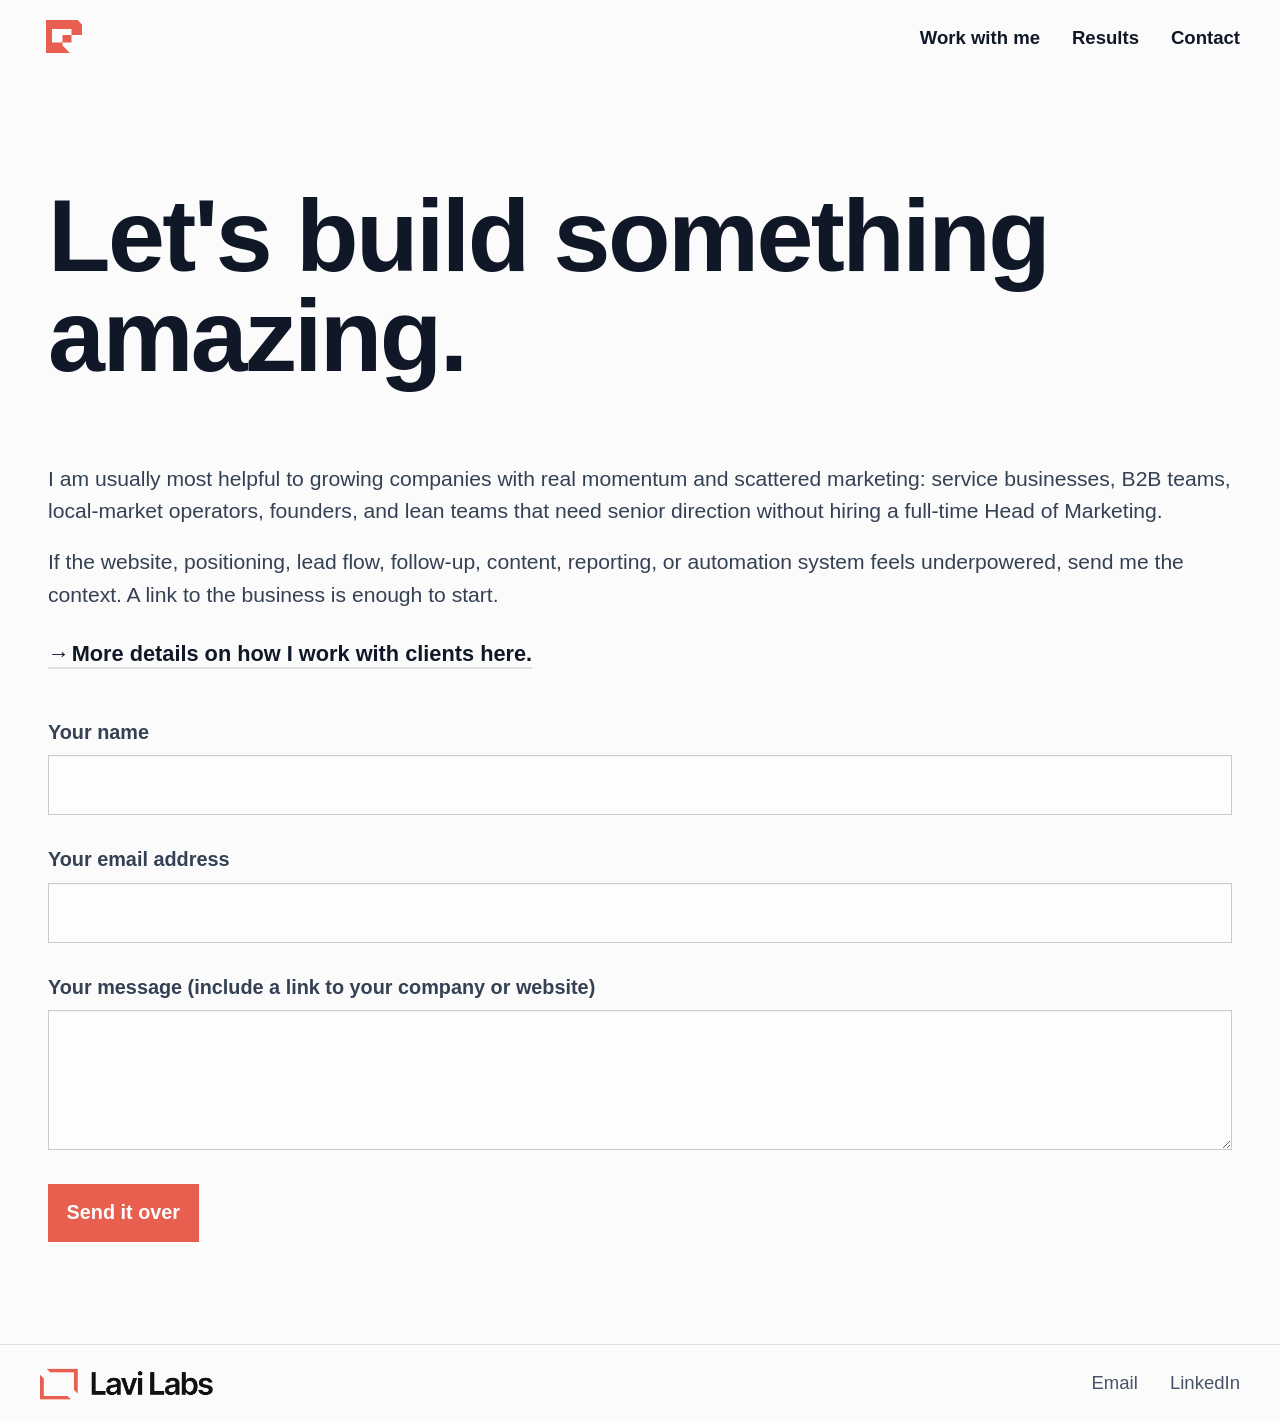
==== contact.html @ 935f81b5 "Launch Lavi Labs personal site" ====
<!doctype html>
<html lang="en">
<head>
  <meta charset="utf-8" />
  <meta name="viewport" content="width=device-width, initial-scale=1" />
  <title>Contact Oren Lavi | Lavi Labs</title>
  <meta name="description" content="Contact Oren Lavi about fractional Head of Marketing work, websites, lead generation, and practical automation." />
  <meta name="theme-color" content="#fbfbfb" />
  <link rel="icon" href="assets/favicon.svg" type="image/svg+xml" />
  <link rel="preload" as="image" href="assets/lavi-labs-mark.svg" />
  <link rel="stylesheet" href="styles.css" />
</head>
<body>
  <a class="skip-link" href="#main">Skip to main content</a>

  <header class="site-header" aria-label="Site header">
    <a class="brand" href="index.html" aria-label="Lavi Labs home">
      <img src="assets/lavi-labs-mark.svg" alt="Lavi Labs" />
    </a>
    <nav class="site-nav" aria-label="Primary navigation">
      <a href="index.html#work">Work with me</a>
      <a href="results.html">Results</a>
      <a href="contact.html">Contact</a>
    </nav>
  </header>

  <main id="main">
    <section class="contact-page" aria-labelledby="contact-title">
      <div class="section-inner">
        <h1 id="contact-title">Let's build something amazing.</h1>
        <div class="contact-intro">
          <p>I am usually most helpful to growing companies with real momentum and scattered marketing: service businesses, B2B teams, local-market operators, founders, and lean teams that need senior direction without hiring a full-time Head of Marketing.</p>
          <p>If the website, positioning, lead flow, follow-up, content, reporting, or automation system feels underpowered, send me the context. A link to the business is enough to start.</p>
          <a href="index.html#work">More details on how I work with clients here.</a>
        </div>

        <form class="contact-form" action="mailto:hello@lavilabs.com" method="post" enctype="text/plain">
          <label>
            <span>Your name</span>
            <input name="name" autocomplete="name" required />
          </label>
          <label>
            <span>Your email address</span>
            <input type="email" name="email" autocomplete="email" required />
          </label>
          <label>
            <span>Your message (include a link to your company or website)</span>
            <textarea name="message" rows="5" required></textarea>
          </label>
          <button class="contact-submit" type="submit">Send it over</button>
        </form>
      </div>
    </section>
  </main>

  <footer class="site-footer" id="contact">
    <div class="footer-inner">
      <a class="footer-mark" href="index.html" aria-label="Back to home">
        <img src="assets/lavi-labs-logo.png" alt="Lavi Labs" />
      </a>
      <nav aria-label="Footer navigation">
        <a href="mailto:hello@lavilabs.com">Email</a>
        <a href="https://www.linkedin.com/" rel="noreferrer">LinkedIn</a>
      </nav>
    </div>
  </footer>
</body>
</html>
---- styles.css ----
:root {
  --ink: #101828;
  --muted: #475467;
  --paper: #fbfbfb;
  --white: #ffffff;
  --coral: #e85f4f;
  --line: rgba(16, 24, 40, 0.12);
  --lcd: #8f9a67;
  --lcd-light: #aeb97f;
  --lcd-dark: #1f2c1d;
  --font: Inter, "Avenir Next", "Helvetica Neue", Arial, sans-serif;
  --mono: "JetBrains Mono", "SFMono-Regular", Consolas, monospace;
  --radius: 20px;
  --ease: cubic-bezier(0.16, 1, 0.3, 1);
}

* {
  box-sizing: border-box;
}

html {
  scroll-behavior: smooth;
}

body {
  margin: 0;
  background: var(--paper);
  color: var(--ink);
  font-family: var(--font);
  overflow-x: hidden;
}

img {
  display: block;
  max-width: 100%;
}

a {
  color: inherit;
  text-decoration: none;
}

button {
  font: inherit;
}

a:focus-visible,
button:focus-visible {
  outline: 3px solid var(--coral);
  outline-offset: 4px;
}

.skip-link {
  position: fixed;
  left: 1rem;
  top: 1rem;
  z-index: 99;
  padding: 0.7rem 0.9rem;
  color: var(--white);
  background: var(--ink);
  border-radius: 999px;
  transform: translateY(-160%);
}

.skip-link:focus {
  transform: translateY(0);
}

.site-header,
.footer-inner,
.section-inner,
.hero-inner {
  width: min(1200px, calc(100% - 2rem));
  margin: 0 auto;
}

.site-header {
  position: sticky;
  top: 0;
  z-index: 20;
  display: flex;
  align-items: center;
  justify-content: space-between;
  min-height: 76px;
  padding: 0.9rem 0;
  background: rgba(251, 251, 251, 0.9);
  backdrop-filter: blur(16px);
}

.brand,
.footer-mark {
  display: block;
  width: clamp(138px, 16vw, 174px);
}

.brand {
  width: clamp(34px, 4vw, 48px);
}

.brand img,
.footer-mark img {
  width: 100%;
}

.site-nav,
.site-footer nav {
  display: flex;
  gap: clamp(1rem, 3vw, 2rem);
  align-items: center;
}

.site-nav a,
.site-footer a {
  color: var(--ink);
  font-size: clamp(0.9rem, 1.45vw, 1.2rem);
  font-weight: 650;
  line-height: 1.2;
}

.site-nav a:hover,
.site-footer a:hover {
  color: var(--coral);
}

.hero {
  position: relative;
  min-height: 1124px;
  padding: 44px 0 46px;
  overflow: hidden;
}

.hero-inner {
  position: relative;
  min-height: 1000px;
}

.hero-copy {
  position: relative;
  z-index: 3;
  max-width: 1180px;
  padding-top: clamp(2rem, 5.4vw, 4.9rem);
}

h1,
h2,
h3,
p {
  margin-top: 0;
}

h1 {
  max-width: 1180px;
  margin-bottom: 0;
  color: var(--ink);
  font-size: clamp(3.1rem, 5.75vw, 4.5rem);
  font-weight: 650;
  letter-spacing: -0.025em;
  line-height: 1.2;
}

h1 span {
  display: block;
}

h2 {
  max-width: 800px;
  margin-bottom: 1.5rem;
  color: var(--ink);
  font-size: clamp(2.1rem, 4.4vw, 4.1rem);
  font-weight: 650;
  letter-spacing: -0.025em;
  line-height: 1.06;
}

h3 {
  margin-bottom: 0.7rem;
  color: var(--ink);
  font-size: clamp(1.35rem, 2vw, 1.9rem);
  line-height: 1.08;
}

p {
  color: var(--muted);
  font-size: 1.125rem;
  line-height: 1.6;
}

.hero-game-stage {
  position: absolute;
  left: 0;
  right: 0;
  top: 282px;
  min-height: 718px;
  overflow: hidden;
  border-radius: var(--radius);
  background: var(--lcd);
  box-shadow:
    inset 0 0 0 1px rgba(31, 44, 29, 0.22),
    inset 0 0 48px rgba(31, 44, 29, 0.12),
    0 24px 70px rgba(16, 24, 40, 0.1);
  touch-action: none;
}

.hero-game-stage::before {
  content: "";
  position: absolute;
  inset: 0;
  z-index: 3;
  pointer-events: none;
  background:
    linear-gradient(180deg, rgba(255, 255, 255, 0.045) 1px, transparent 1px),
    radial-gradient(circle at 18% 26%, rgba(255, 255, 255, 0.11), transparent 28%),
    radial-gradient(circle at 78% 68%, rgba(31, 44, 29, 0.1), transparent 34%),
    linear-gradient(135deg, rgba(232, 95, 79, 0.2), transparent 35%);
  background-size: 100% 4px, 100% 100%, 100% 100%, 100% 100%;
  mix-blend-mode: soft-light;
  opacity: 0.78;
}

.hero-snake-canvas,
.hero-snake-ghost {
  position: absolute;
  inset: 0;
  width: 100%;
  height: 100%;
  image-rendering: pixelated;
  image-rendering: crisp-edges;
}

.hero-snake-canvas {
  z-index: 2;
}

.hero-snake-ghost {
  z-index: 5;
  pointer-events: none;
  mix-blend-mode: multiply;
}

.hero-portrait {
  position: absolute;
  left: clamp(-0.4rem, 2.6vw, 2rem);
  bottom: 0;
  z-index: 4;
  width: auto;
  height: min(690px, calc(100% - 28px));
  max-width: min(620px, 51vw);
  object-fit: contain;
  object-position: bottom center;
  filter: drop-shadow(0 24px 40px rgba(16, 24, 40, 0.22));
  pointer-events: none;
}

.hero-hud {
  position: absolute;
  right: clamp(1rem, 2.4vw, 1.6rem);
  top: clamp(1rem, 2.4vw, 1.5rem);
  z-index: 6;
  display: flex;
  align-items: center;
  gap: 0.55rem;
}

.hero-score {
  display: inline-flex;
  align-items: center;
  gap: 0.5rem;
  min-height: 42px;
  padding: 0.58rem 0.8rem;
  color: var(--lcd-dark);
  background: rgba(184, 194, 142, 0.58);
  border: 1px solid rgba(31, 44, 29, 0.18);
  border-radius: 999px;
  font-family: var(--mono);
  font-size: clamp(0.78rem, 1.2vw, 0.96rem);
  font-weight: 800;
  letter-spacing: 0.08em;
  line-height: 1;
  text-transform: uppercase;
}

.hero-score strong {
  min-width: 2ch;
  color: var(--lcd-dark);
  font: inherit;
  text-align: right;
}

.hero-start {
  min-width: 118px;
  min-height: 48px;
  padding: 0.74rem 1.1rem;
  color: var(--lcd-light);
  background: var(--lcd-dark);
  border: 1px solid rgba(31, 44, 29, 0.62);
  border-radius: 999px;
  box-shadow: 0 12px 26px rgba(31, 44, 29, 0.12);
  cursor: pointer;
  font-family: var(--mono);
  font-size: 0.84rem;
  font-weight: 900;
  letter-spacing: 0.1em;
  text-transform: uppercase;
  transition: opacity 160ms var(--ease), transform 160ms var(--ease), background 160ms var(--ease);
}

.hero-start:hover {
  color: var(--lcd-dark);
  background: rgba(255, 255, 255, 0.62);
  transform: translateY(-1px);
}

.hero-game-stage.is-running .hero-start {
  opacity: 0;
  pointer-events: none;
  transform: translateY(6px);
}

.hero-high-scores {
  position: relative;
  z-index: 3;
  left: 50%;
  width: 100vw;
  min-height: 34px;
  overflow: hidden;
  display: flex;
  align-items: center;
  margin-top: 0;
  color: rgba(16, 24, 40, 0.58);
  background: rgba(251, 251, 251, 0.74);
  border-top: 1px solid rgba(16, 24, 40, 0.08);
  border-bottom: 1px solid rgba(16, 24, 40, 0.08);
  transform: translateX(-50%);
  backdrop-filter: blur(12px);
  pointer-events: none;
}

.hero-high-score-track {
  display: flex;
  align-items: center;
  gap: clamp(1.25rem, 3.2vw, 2.7rem);
  width: max-content;
  padding: 0.58rem 0;
  white-space: nowrap;
  animation: high-score-scroll 34s linear infinite;
}

.hero-high-score-track span {
  font-family: var(--mono);
  font-size: clamp(0.62rem, 0.94vw, 0.76rem);
  font-weight: 800;
  letter-spacing: 0.12em;
  line-height: 1;
  text-transform: uppercase;
}

.hero-high-score-track span:first-child,
.hero-high-score-track span:nth-child(8) {
  color: rgba(232, 95, 79, 0.82);
}

@keyframes high-score-scroll {
  from {
    transform: translateX(0);
  }

  to {
    transform: translateX(-50%);
  }
}

.about {
  padding: 130px 0 80px;
  background: var(--white);
}

.about-grid {
  display: grid;
  grid-template-columns: minmax(0, 0.65fr) minmax(360px, 0.72fr);
  gap: clamp(2rem, 7vw, 6rem);
  align-items: start;
}

.kicker {
  margin-bottom: 0.8rem;
  color: var(--coral);
  font-family: var(--mono);
  font-size: 0.78rem;
  font-weight: 800;
  letter-spacing: 0.12em;
  line-height: 1.3;
  text-transform: uppercase;
}

.about-copy {
  max-width: 680px;
}

.about-copy p {
  margin-bottom: 1.15rem;
}

.button {
  display: inline-flex;
  align-items: center;
  justify-content: center;
  min-height: 48px;
  margin-top: 1.1rem;
  padding: 0.78rem 1rem;
  color: var(--white);
  background: var(--ink);
  border: 1px solid var(--ink);
  border-radius: 8px;
  font-weight: 650;
  letter-spacing: 0.03em;
  transition: transform 180ms var(--ease), background 180ms var(--ease);
}

.button:hover {
  background: var(--coral);
  transform: translateY(-2px);
}

.contact-page {
  min-height: calc(100svh - 122px);
  padding: clamp(5.5rem, 8.5vw, 8.4rem) 0 clamp(5rem, 8vw, 7rem);
  background: var(--paper);
}

.contact-page .section-inner {
  width: min(1870px, calc(100% - clamp(2rem, 7.5vw, 9.5rem)));
}

.contact-page h1 {
  max-width: 1600px;
  margin-bottom: clamp(2.6rem, 6vw, 5rem);
  font-size: clamp(4.2rem, 8vw, 7.1rem);
  line-height: 0.98;
}

.contact-intro {
  max-width: 1580px;
  margin-bottom: clamp(2rem, 4vw, 3.5rem);
}

.contact-intro p {
  max-width: 1580px;
  margin-bottom: 1.2rem;
  color: #344054;
  font-size: clamp(1.14rem, 1.65vw, 1.45rem);
  line-height: 1.52;
}

.contact-intro a {
  display: inline-flex;
  align-items: flex-start;
  margin-top: 0.65rem;
  color: var(--ink);
  border-bottom: 2px solid rgba(16, 24, 40, 0.12);
  font-size: clamp(1.1rem, 1.7vw, 1.45rem);
  font-weight: 650;
  line-height: 1.25;
}

.contact-intro a::before {
  content: "→";
  flex: 0 0 auto;
  margin-right: 0.12rem;
}

.contact-form {
  display: grid;
  gap: clamp(1.5rem, 3vw, 2.1rem);
  width: 100%;
}

.contact-form label {
  display: grid;
  gap: 0.65rem;
}

.contact-form span {
  color: #344054;
  font-size: clamp(1.14rem, 1.55vw, 1.36rem);
  font-weight: 750;
  line-height: 1.2;
}

.contact-form input,
.contact-form textarea {
  width: 100%;
  min-height: 60px;
  padding: 0.8rem 0.9rem;
  color: var(--ink);
  background: rgba(255, 255, 255, 0.68);
  border: 1px solid rgba(16, 24, 40, 0.22);
  border-radius: 0;
  box-shadow: inset 0 1px 0 rgba(16, 24, 40, 0.04);
  font-size: 1.05rem;
}

.contact-form textarea {
  min-height: 140px;
  resize: vertical;
}

.contact-submit {
  justify-self: start;
  min-height: 58px;
  padding: 0.78rem 1.1rem;
  color: var(--white);
  background: var(--coral);
  border: 1px solid var(--coral);
  border-radius: 0;
  cursor: pointer;
  font-size: clamp(1.1rem, 1.55vw, 1.35rem);
  font-weight: 650;
  line-height: 1;
  transition: background 180ms var(--ease), transform 180ms var(--ease);
}

.contact-submit:hover {
  background: var(--ink);
  border-color: var(--ink);
  transform: translateY(-1px);
}

.results {
  padding: 100px 0 120px;
  background: var(--paper);
}

.results-page {
  min-height: calc(100svh - 122px);
  padding-top: clamp(5rem, 10vw, 8rem);
}

.results-page h1 {
  max-width: 920px;
  margin-bottom: 2.4rem;
}

.result-grid {
  display: grid;
  grid-template-columns: repeat(3, 1fr);
  gap: 1px;
  margin-top: 2.2rem;
  background: var(--line);
  border: 1px solid var(--line);
  border-radius: 14px;
  overflow: hidden;
}

.result-grid article {
  min-height: 260px;
  display: grid;
  align-content: end;
  padding: clamp(1rem, 2.2vw, 1.4rem);
  background: var(--white);
}

.result-grid span {
  margin-bottom: auto;
  color: var(--coral);
  font-family: var(--mono);
  font-size: 0.76rem;
  font-weight: 800;
  letter-spacing: 0.12em;
}

.result-grid p {
  margin-bottom: 0;
  font-size: 1rem;
}

.site-footer {
  padding: 15px 0;
  background: var(--paper);
  border-top: 1px solid var(--line);
}

.footer-inner {
  display: flex;
  min-height: 46px;
  align-items: center;
  justify-content: space-between;
}

.site-footer a {
  color: var(--muted);
  font-weight: 450;
}

@media (max-width: 1080px) {
  .hero {
    min-height: auto;
    padding-bottom: 32px;
  }

  .hero-inner {
    min-height: auto;
    display: grid;
    gap: 2rem;
  }

  .hero-game-stage {
    position: relative;
    top: auto;
    min-height: 760px;
    margin-top: 0.2rem;
  }

  .hero-portrait {
    left: clamp(-2rem, -4vw, -0.6rem);
    height: min(575px, 76%);
    max-width: min(520px, 64vw);
  }

  .hero-high-scores {
    margin-top: 0.8rem;
  }

  .about-grid,
  .result-grid {
    grid-template-columns: 1fr;
  }
}

@media (max-width: 720px) {
  .site-header,
  .footer-inner,
  .section-inner,
  .hero-inner {
    width: min(100% - 1.5rem, 1200px);
  }

  .site-header {
    min-height: 68px;
  }

  .brand {
    width: 36px;
  }

  .footer-mark {
    width: 142px;
  }

  .site-nav {
    gap: 1rem;
  }

  .site-nav a {
    font-size: 0.84rem;
  }

  .site-nav a:nth-child(1) {
    display: none;
  }

  h1 {
    font-size: clamp(2.45rem, 12.6vw, 4rem);
    line-height: 1.05;
  }

  h2 {
    font-size: clamp(2rem, 9.5vw, 3.1rem);
  }

  p {
    font-size: 1rem;
  }

  .hero-copy {
    padding-top: 2rem;
  }

  .hero-game-stage {
    min-height: 690px;
    border-radius: 16px;
    margin-top: 0;
  }

  .hero-portrait {
    left: clamp(-5.5rem, -18vw, -2rem);
    height: min(490px, 71%);
    max-width: 86vw;
  }

  .hero-score {
    min-height: 36px;
    padding: 0.5rem 0.66rem;
    font-size: 0.7rem;
  }

  .hero-start {
    min-width: 86px;
    min-height: 36px;
    padding: 0.58rem 0.7rem;
    font-size: 0.72rem;
  }

  .about {
    padding: 78px 0 60px;
  }

  .contact-page {
    padding: 4.4rem 0 5rem;
  }

  .contact-page h1 {
    margin-bottom: 2.4rem;
    font-size: clamp(3.2rem, 17vw, 4.8rem);
  }

  .contact-form input,
  .contact-form textarea {
    min-height: 54px;
  }

  .results {
    padding: 72px 0 90px;
  }

  .result-grid article {
    min-height: 210px;
  }

  .site-footer nav {
    gap: 1rem;
  }
}
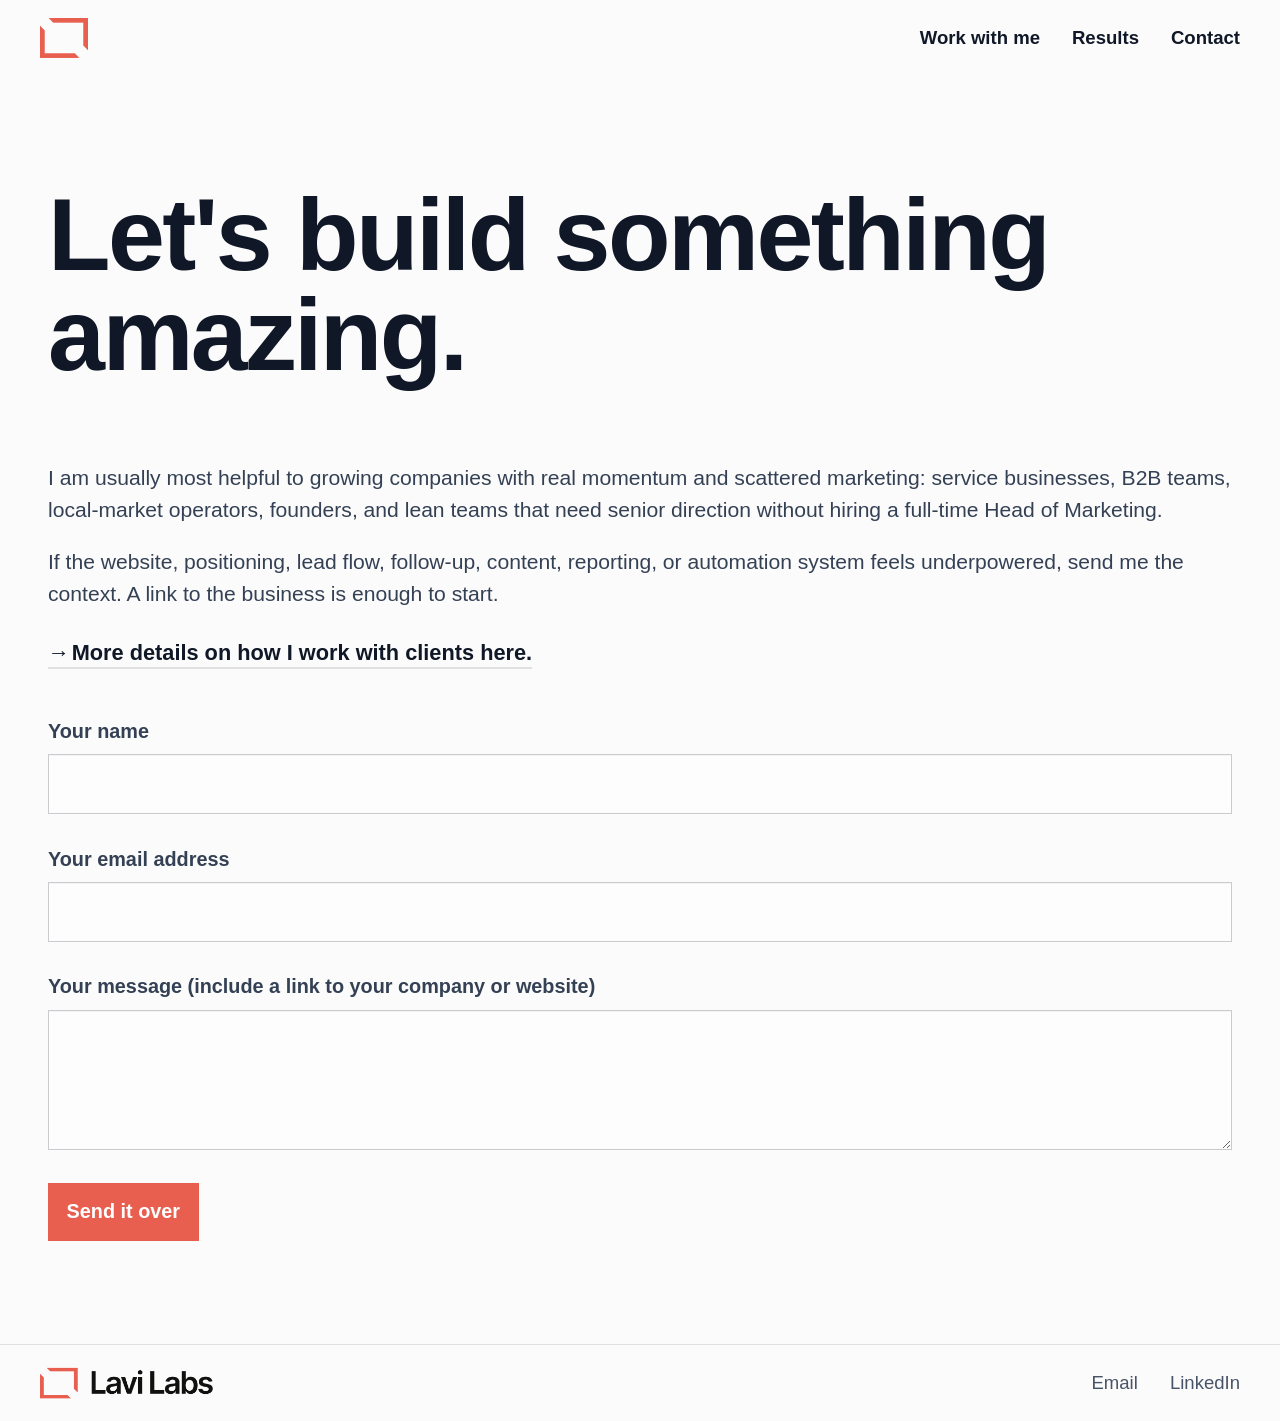
==== commit d288dc81: "Replace header logo mark" ====
--- a/contact.html
+++ b/contact.html
@@ -7,7 +7,7 @@
   <meta name="description" content="Contact Oren Lavi about fractional Head of Marketing work, websites, lead generation, and practical automation." />
   <meta name="theme-color" content="#fbfbfb" />
   <link rel="icon" href="assets/favicon.svg" type="image/svg+xml" />
-  <link rel="preload" as="image" href="assets/lavi-labs-mark.svg" />
+  <link rel="preload" as="image" href="assets/group-7.png" />
   <link rel="stylesheet" href="styles.css" />
 </head>
 <body>
@@ -15,7 +15,7 @@
 
   <header class="site-header" aria-label="Site header">
     <a class="brand" href="index.html" aria-label="Lavi Labs home">
-      <img src="assets/lavi-labs-mark.svg" alt="Lavi Labs" />
+      <img src="assets/group-7.png" alt="Lavi Labs" />
     </a>
     <nav class="site-nav" aria-label="Primary navigation">
       <a href="index.html#work">Work with me</a>
@@ -34,7 +34,7 @@
           <a href="index.html#work">More details on how I work with clients here.</a>
         </div>
 
-        <form class="contact-form" action="mailto:hello@lavilabs.com" method="post" enctype="text/plain">
+        <form class="contact-form" action="mailto:hello@lavilabs.co" method="post" enctype="text/plain">
           <label>
             <span>Your name</span>
             <input name="name" autocomplete="name" required />
@@ -59,7 +59,7 @@
         <img src="assets/lavi-labs-logo.png" alt="Lavi Labs" />
       </a>
       <nav aria-label="Footer navigation">
-        <a href="mailto:hello@lavilabs.com">Email</a>
+        <a href="mailto:hello@lavilabs.co">Email</a>
         <a href="https://www.linkedin.com/" rel="noreferrer">LinkedIn</a>
       </nav>
     </div>
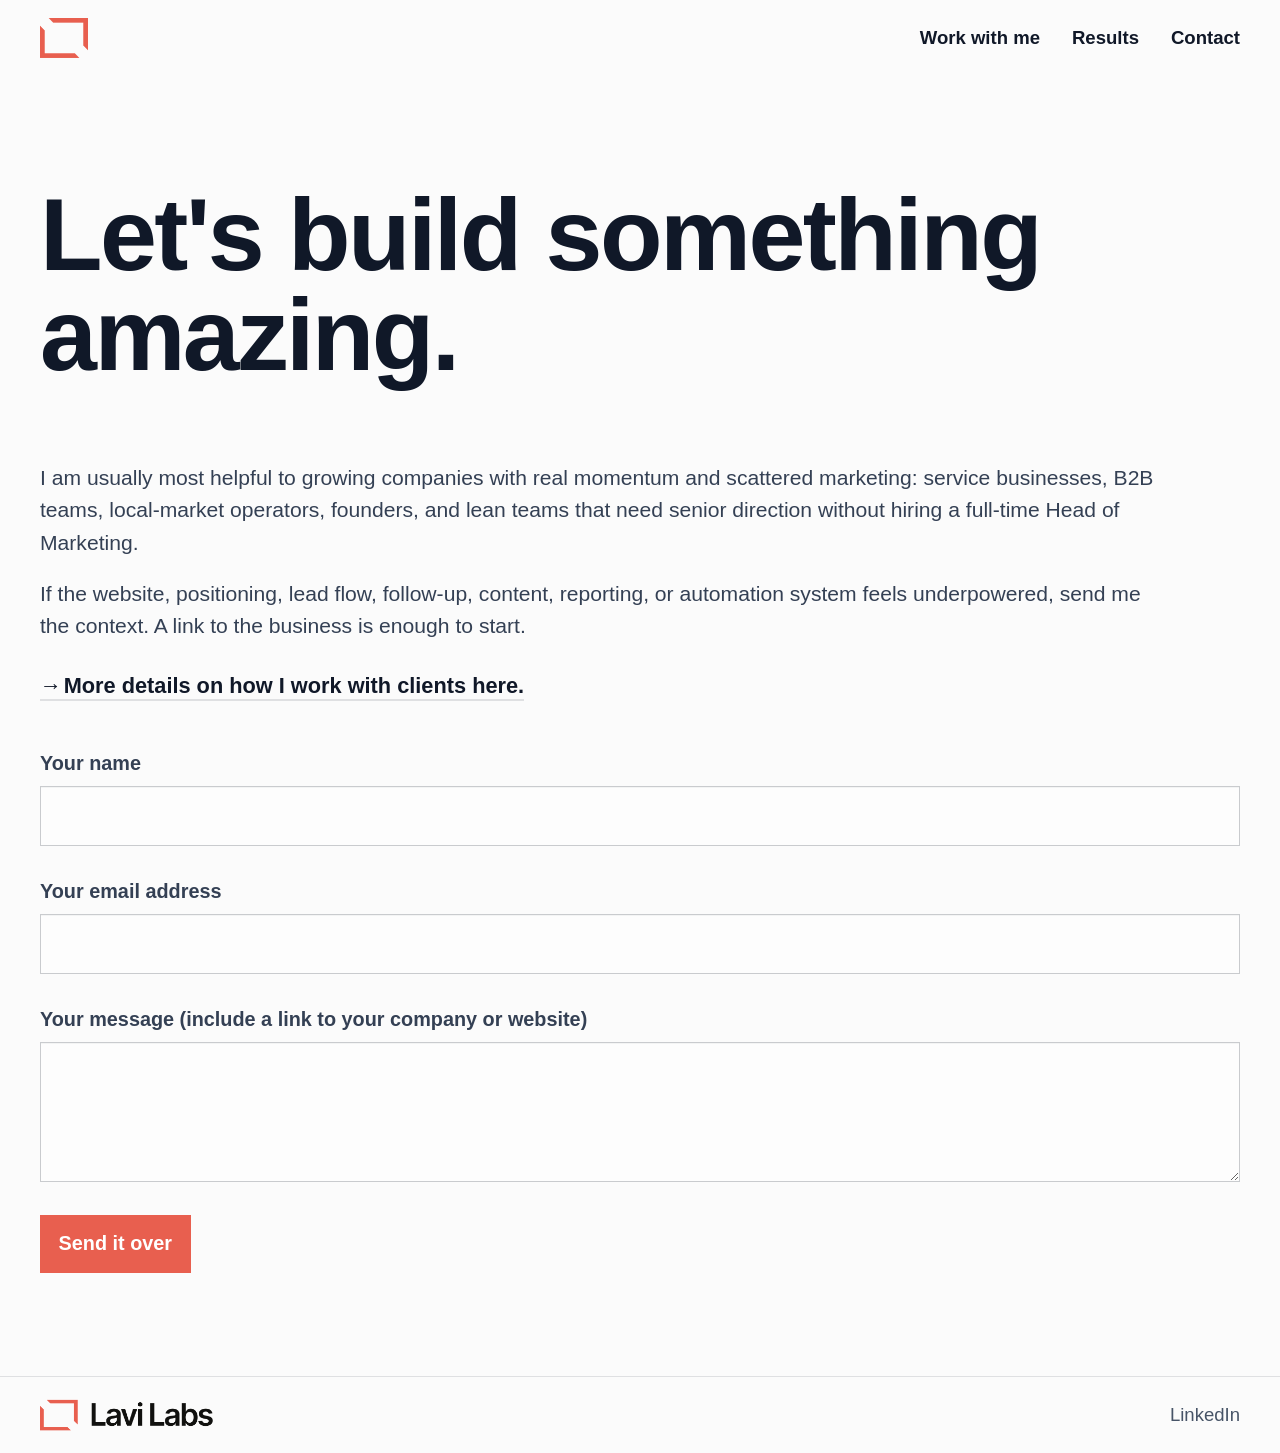
==== commit ed06acdb: "Remove footer email link" ====
--- a/contact.html
+++ b/contact.html
@@ -6,7 +6,7 @@
   <title>Contact Oren Lavi | Lavi Labs</title>
   <meta name="description" content="Contact Oren Lavi about fractional Head of Marketing work, websites, lead generation, and practical automation." />
   <meta name="theme-color" content="#fbfbfb" />
-  <link rel="icon" href="assets/favicon.svg" type="image/svg+xml" />
+  <link rel="icon" href="assets/group-7.png" type="image/png" />
   <link rel="preload" as="image" href="assets/group-7.png" />
   <link rel="stylesheet" href="styles.css" />
 </head>
@@ -59,7 +59,6 @@
         <img src="assets/lavi-labs-logo.png" alt="Lavi Labs" />
       </a>
       <nav aria-label="Footer navigation">
-        <a href="mailto:hello@lavilabs.co">Email</a>
         <a href="https://www.linkedin.com/" rel="noreferrer">LinkedIn</a>
       </nav>
     </div>
--- a/styles.css
+++ b/styles.css
@@ -5,9 +5,9 @@
   --white: #ffffff;
   --coral: #e85f4f;
   --line: rgba(16, 24, 40, 0.12);
-  --lcd: #8f9a67;
-  --lcd-light: #aeb97f;
-  --lcd-dark: #1f2c1d;
+  --lcd: #e85f4f;
+  --lcd-light: #ffd8d2;
+  --lcd-dark: #32110d;
   --font: Inter, "Avenir Next", "Helvetica Neue", Arial, sans-serif;
   --mono: "JetBrains Mono", "SFMono-Regular", Consolas, monospace;
   --radius: 20px;
@@ -195,8 +195,9 @@
   border-radius: var(--radius);
   background: var(--lcd);
   box-shadow:
-    inset 0 0 0 1px rgba(31, 44, 29, 0.22),
-    inset 0 0 48px rgba(31, 44, 29, 0.12),
+    inset 0 0 0 1px rgba(50, 17, 13, 0.2),
+    inset 0 28px 70px rgba(255, 255, 255, 0.1),
+    inset 0 -42px 76px rgba(50, 17, 13, 0.12),
     0 24px 70px rgba(16, 24, 40, 0.1);
   touch-action: none;
 }
@@ -208,13 +209,27 @@
   z-index: 3;
   pointer-events: none;
   background:
-    linear-gradient(180deg, rgba(255, 255, 255, 0.045) 1px, transparent 1px),
-    radial-gradient(circle at 18% 26%, rgba(255, 255, 255, 0.11), transparent 28%),
-    radial-gradient(circle at 78% 68%, rgba(31, 44, 29, 0.1), transparent 34%),
-    linear-gradient(135deg, rgba(232, 95, 79, 0.2), transparent 35%);
-  background-size: 100% 4px, 100% 100%, 100% 100%, 100% 100%;
+    linear-gradient(145deg, rgba(255, 255, 255, 0.16), transparent 36%),
+    linear-gradient(325deg, rgba(50, 17, 13, 0.12), transparent 42%),
+    repeating-linear-gradient(60deg, rgba(255, 255, 255, 0.12) 0 1px, transparent 1px 34px),
+    repeating-linear-gradient(120deg, rgba(50, 17, 13, 0.11) 0 1px, transparent 1px 34px),
+    radial-gradient(circle at 18% 24%, rgba(255, 255, 255, 0.18), transparent 24%),
+    radial-gradient(circle at 82% 76%, rgba(50, 17, 13, 0.16), transparent 32%);
   mix-blend-mode: soft-light;
-  opacity: 0.78;
+  opacity: 0.86;
+}
+
+.hero-game-stage::after {
+  content: "";
+  position: absolute;
+  inset: 0;
+  z-index: 3;
+  pointer-events: none;
+  background:
+    linear-gradient(180deg, rgba(255, 255, 255, 0.05) 1px, transparent 1px),
+    linear-gradient(90deg, rgba(50, 17, 13, 0.045) 1px, transparent 1px);
+  background-size: 100% 5px, 44px 100%;
+  opacity: 0.44;
 }
 
 .hero-snake-canvas,
@@ -268,8 +283,8 @@
   min-height: 42px;
   padding: 0.58rem 0.8rem;
   color: var(--lcd-dark);
-  background: rgba(184, 194, 142, 0.58);
-  border: 1px solid rgba(31, 44, 29, 0.18);
+  background: rgba(255, 216, 210, 0.58);
+  border: 1px solid rgba(50, 17, 13, 0.18);
   border-radius: 999px;
   font-family: var(--mono);
   font-size: clamp(0.78rem, 1.2vw, 0.96rem);
@@ -292,9 +307,9 @@
   padding: 0.74rem 1.1rem;
   color: var(--lcd-light);
   background: var(--lcd-dark);
-  border: 1px solid rgba(31, 44, 29, 0.62);
+  border: 1px solid rgba(50, 17, 13, 0.62);
   border-radius: 999px;
-  box-shadow: 0 12px 26px rgba(31, 44, 29, 0.12);
+  box-shadow: 0 12px 26px rgba(50, 17, 13, 0.16);
   cursor: pointer;
   font-family: var(--mono);
   font-size: 0.84rem;
@@ -319,19 +334,19 @@
 .hero-high-scores {
   position: relative;
   z-index: 3;
-  left: 50%;
-  width: 100vw;
+  width: min(1200px, calc(100% - 2rem));
   min-height: 34px;
   overflow: hidden;
   display: flex;
   align-items: center;
-  margin-top: 0;
+  margin: 0 auto;
   color: rgba(16, 24, 40, 0.58);
-  background: rgba(251, 251, 251, 0.74);
+  background: rgba(251, 251, 251, 0.58);
   border-top: 1px solid rgba(16, 24, 40, 0.08);
   border-bottom: 1px solid rgba(16, 24, 40, 0.08);
-  transform: translateX(-50%);
   backdrop-filter: blur(12px);
+  mask-image: linear-gradient(90deg, transparent 0, #000 7%, #000 93%, transparent 100%);
+  -webkit-mask-image: linear-gradient(90deg, transparent 0, #000 7%, #000 93%, transparent 100%);
   pointer-events: none;
 }
 
@@ -342,7 +357,7 @@
   width: max-content;
   padding: 0.58rem 0;
   white-space: nowrap;
-  animation: high-score-scroll 34s linear infinite;
+  animation: high-score-scroll 42s linear infinite;
 }
 
 .hero-high-score-track span {
@@ -354,8 +369,7 @@
   text-transform: uppercase;
 }
 
-.hero-high-score-track span:first-child,
-.hero-high-score-track span:nth-child(8) {
+.hero-high-score-track span:nth-child(7n + 1) {
   color: rgba(232, 95, 79, 0.82);
 }
 
@@ -428,23 +442,23 @@
 }
 
 .contact-page .section-inner {
-  width: min(1870px, calc(100% - clamp(2rem, 7.5vw, 9.5rem)));
+  width: min(1200px, calc(100% - 2rem));
 }
 
 .contact-page h1 {
-  max-width: 1600px;
+  max-width: 1120px;
   margin-bottom: clamp(2.6rem, 6vw, 5rem);
   font-size: clamp(4.2rem, 8vw, 7.1rem);
   line-height: 0.98;
 }
 
 .contact-intro {
-  max-width: 1580px;
+  max-width: 1120px;
   margin-bottom: clamp(2rem, 4vw, 3.5rem);
 }
 
 .contact-intro p {
-  max-width: 1580px;
+  max-width: 1120px;
   margin-bottom: 1.2rem;
   color: #344054;
   font-size: clamp(1.14rem, 1.65vw, 1.45rem);
